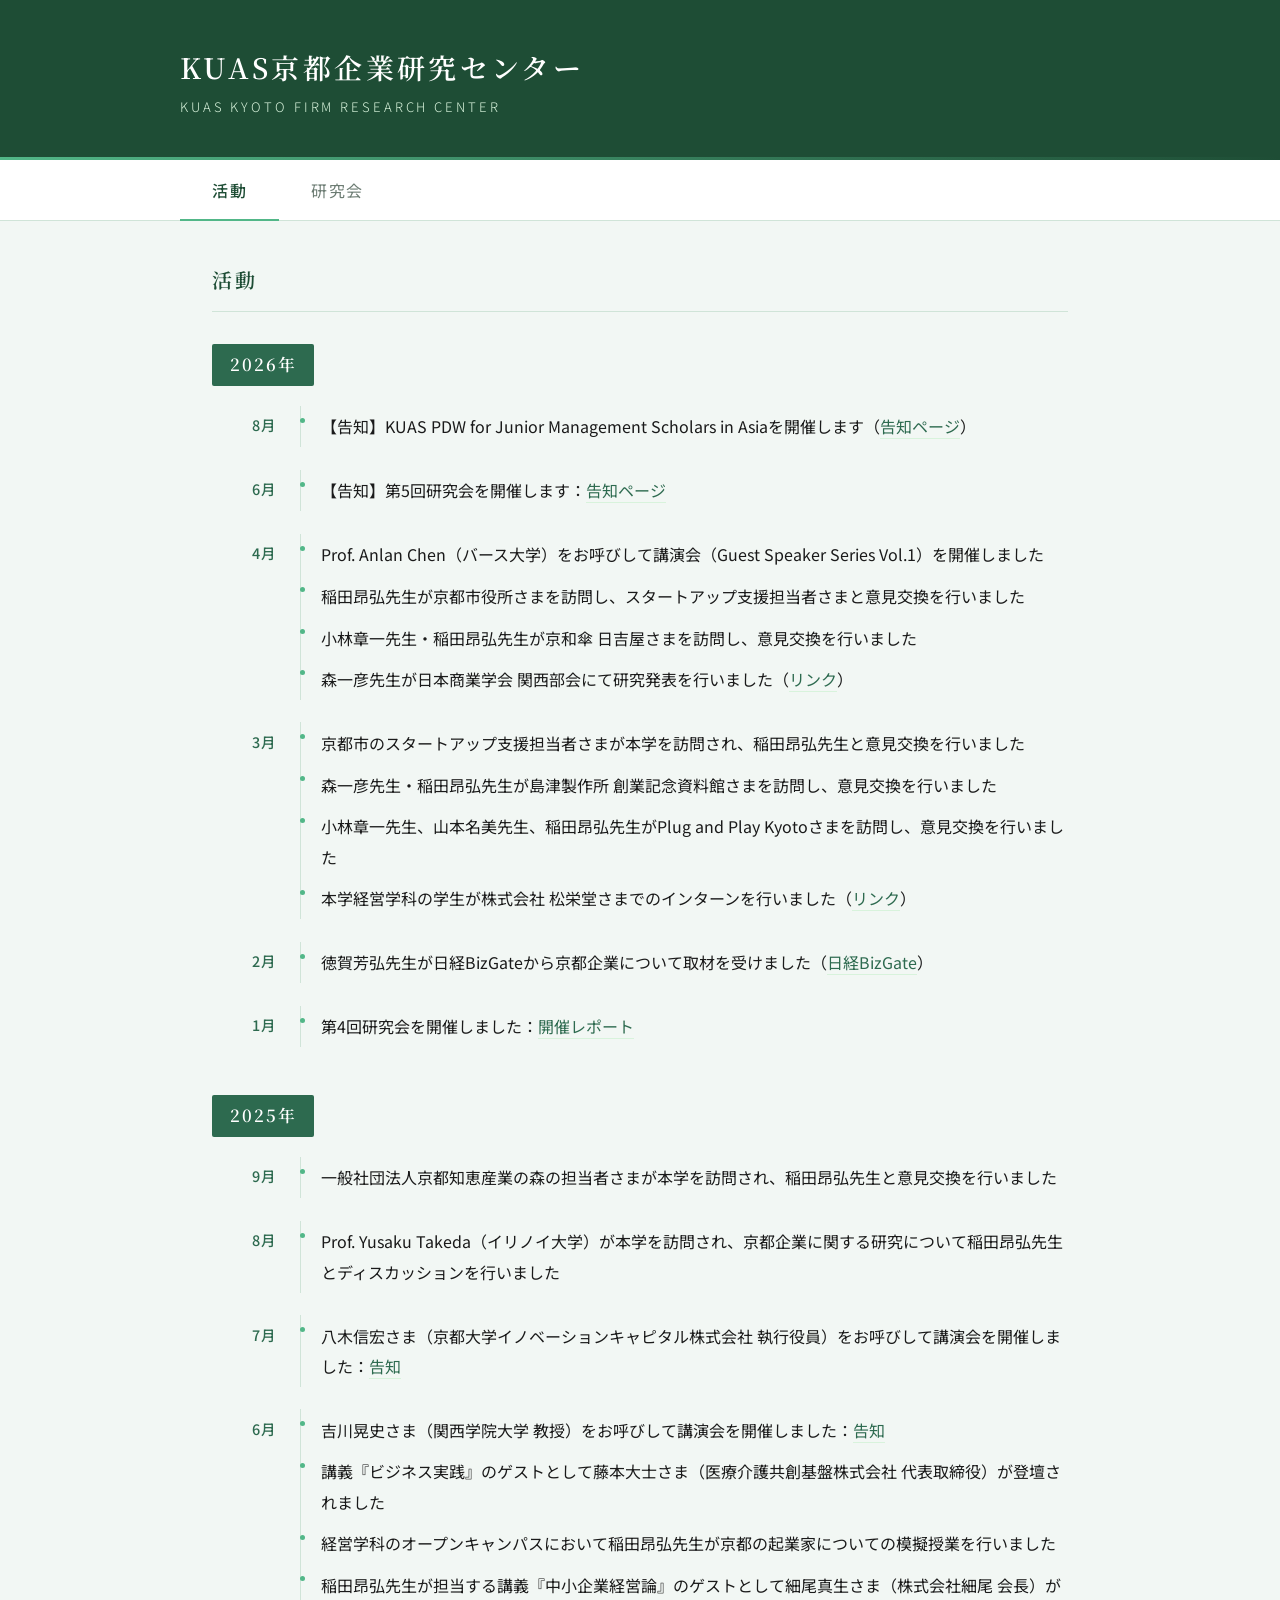
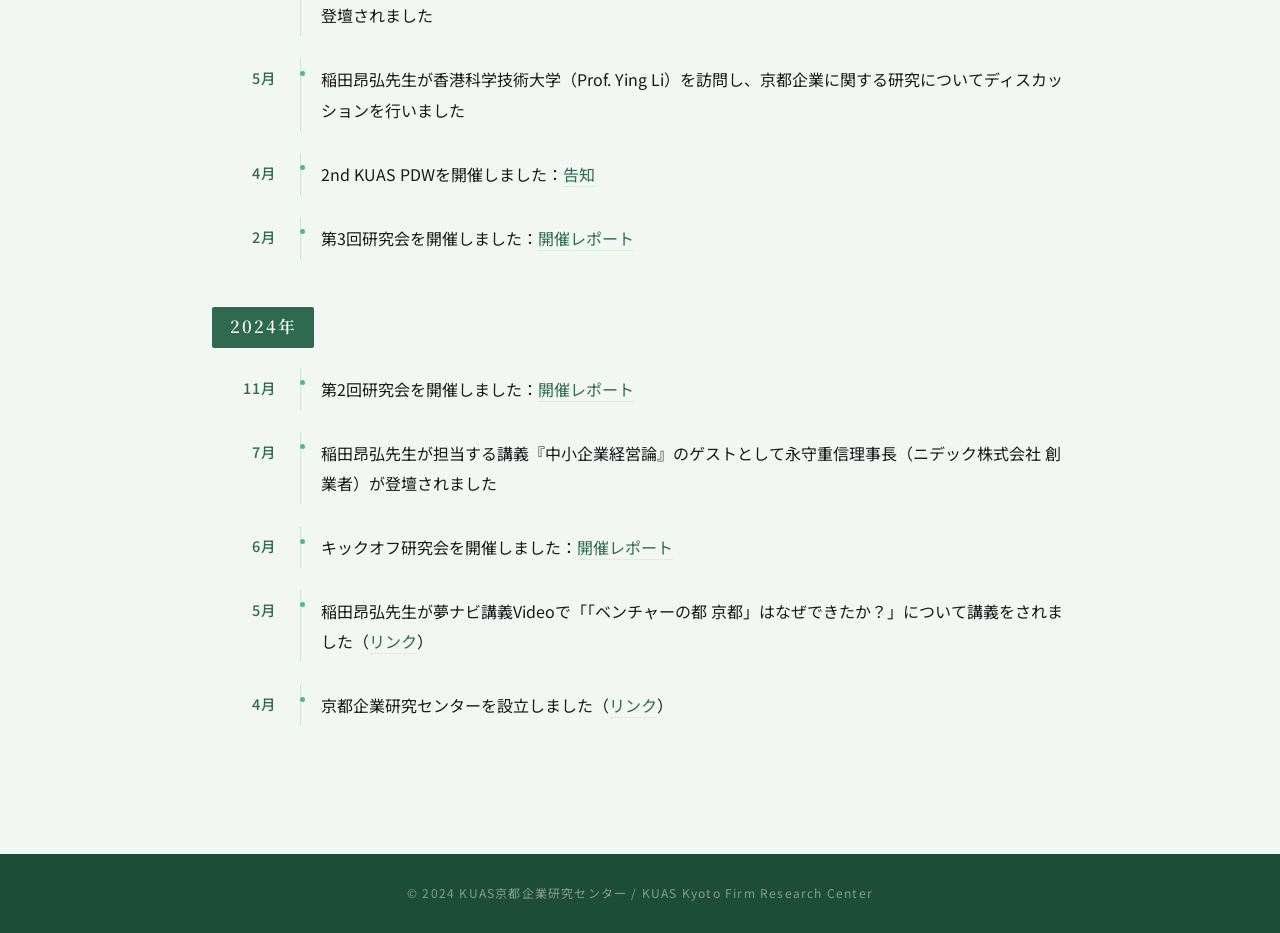
==== index.html @ ecd3ff49 "各先生の名前をフルネームに統一 Co-Authored-By: Claude Sonnet 4.6 <noreply@anthropic.com>" ====
<!DOCTYPE html>
<html lang="ja">
<head>
  <meta charset="UTF-8">
  <meta name="viewport" content="width=device-width, initial-scale=1.0">
  <title>KUAS京都企業研究センター</title>
  <link rel="stylesheet" href="style.css">
</head>
<body>
  <header>
    <div class="header-inner">
      <h1>KUAS京都企業研究センター</h1>
      <p class="subtitle">KUAS Kyoto Firm Research Center</p>
    </div>
  </header>

  <nav class="tab-nav">
    <button class="tab-btn active" data-tab="activities">活動</button>
    <button class="tab-btn" data-tab="seminars">研究会</button>
  </nav>

  <main>
    <!-- 活動タブ -->
    <section id="activities" class="tab-content active">
      <h2>活動</h2>

      <div class="year-section">
        <h3>2026年</h3>

        <div class="month-section">
          <h4>8月</h4>
          <ul>
            <li>【告知】KUAS PDW for Junior Management Scholars in Asiaを開催します（<a href="https://kuas-pdw.github.io/" target="_blank">告知ページ</a>）</li>
          </ul>
        </div>

        <div class="month-section">
          <h4>6月</h4>
          <ul>
            <li>【告知】第5回研究会を開催します：<a href="seminars/seminar.html?file=seminar-05.md">告知ページ</a></li>
          </ul>
        </div>

        <div class="month-section">
          <h4>4月</h4>
          <ul>
            <li>Prof. Anlan Chen（バース大学）をお呼びして講演会（Guest Speaker Series Vol.1）を開催しました</li>
            <li>稲田昂弘先生が京都市役所さまを訪問し、スタートアップ支援担当者さまと意見交換を行いました</li>
            <li>小林章一先生・稲田昂弘先生が京和傘 日吉屋さまを訪問し、意見交換を行いました</li>
            <li>森一彦先生が日本商業学会 関西部会にて研究発表を行いました（<a href="https://jsmd.jp/section/kansai.html" target="_blank">リンク</a>）</li>
          </ul>
        </div>

        <div class="month-section">
          <h4>3月</h4>
          <ul>
            <li>京都市のスタートアップ支援担当者さまが本学を訪問され、稲田昂弘先生と意見交換を行いました</li>
            <li>森一彦先生・稲田昂弘先生が島津製作所 創業記念資料館さまを訪問し、意見交換を行いました</li>
            <li>小林章一先生、山本名美先生、稲田昂弘先生がPlug and Play Kyotoさまを訪問し、意見交換を行いました</li>
            <li>本学経営学科の学生が株式会社 松栄堂さまでのインターンを行いました（<a href="https://youtu.be/oTCbSDoU9bs?si=-u2gxH-c02mfEevi" target="_blank">リンク</a>）</li>
          </ul>
        </div>

        <div class="month-section">
          <h4>2月</h4>
          <ul>
            <li>徳賀芳弘先生が日経BizGateから京都企業について取材を受けました（<a href="https://bizgate.nikkei.com/article/DGXZQOLM109WI010032026000000" target="_blank">日経BizGate</a>）</li>
          </ul>
        </div>

        <div class="month-section">
          <h4>1月</h4>
          <ul>
            <li>第4回研究会を開催しました：<a href="https://www.kuas.ac.jp/news/42977/" target="_blank">開催レポート</a></li>
          </ul>
        </div>
      </div>

      <div class="year-section">
        <h3>2025年</h3>

        <div class="month-section">
          <h4>9月</h4>
          <ul>
            <li>一般社団法人京都知恵産業の森の担当者さまが本学を訪問され、稲田昂弘先生と意見交換を行いました</li>
          </ul>
        </div>

        <div class="month-section">
          <h4>8月</h4>
          <ul>
            <li>Prof. Yusaku Takeda（イリノイ大学）が本学を訪問され、京都企業に関する研究について稲田昂弘先生とディスカッションを行いました</li>
          </ul>
        </div>

        <div class="month-section">
          <h4>7月</h4>
          <ul>
            <li>八木信宏さま（京都大学イノベーションキャピタル株式会社 執行役員）をお呼びして講演会を開催しました：<a href="https://www.kuas.ac.jp/news/33625/" target="_blank">告知</a></li>
          </ul>
        </div>

        <div class="month-section">
          <h4>6月</h4>
          <ul>
            <li>吉川晃史さま（関西学院大学 教授）をお呼びして講演会を開催しました：<a href="https://www.kuas.ac.jp/news/33625/" target="_blank">告知</a></li>
            <li>講義『ビジネス実践』のゲストとして藤本大士さま（医療介護共創基盤株式会社 代表取締役）が登壇されました</li>
            <li>経営学科のオープンキャンパスにおいて稲田昂弘先生が京都の起業家についての模擬授業を行いました</li>
            <li>稲田昂弘先生が担当する講義『中小企業経営論』のゲストとして細尾真生さま（株式会社細尾 会長）が登壇されました</li>
          </ul>
        </div>

        <div class="month-section">
          <h4>5月</h4>
          <ul>
            <li>稲田昂弘先生が香港科学技術大学（Prof. Ying Li）を訪問し、京都企業に関する研究についてディスカッションを行いました</li>
          </ul>
        </div>

        <div class="month-section">
          <h4>4月</h4>
          <ul>
            <li>2nd KUAS PDWを開催しました：<a href="https://kuas-kyotofirm-rc.notion.site/2nd-KUAS-PDW-on-Management-in-Japan-2025-187ac3c2ed74808081ddcec5944e0c1b" target="_blank">告知</a></li>
          </ul>
        </div>

        <div class="month-section">
          <h4>2月</h4>
          <ul>
            <li>第3回研究会を開催しました：<a href="https://www.kuas.ac.jp/news/30843/" target="_blank">開催レポート</a></li>
          </ul>
        </div>
      </div>

      <div class="year-section">
        <h3>2024年</h3>

        <div class="month-section">
          <h4>11月</h4>
          <ul>
            <li>第2回研究会を開催しました：<a href="https://www.kuas.ac.jp/news/2024/12/6852" target="_blank">開催レポート</a></li>
          </ul>
        </div>

        <div class="month-section">
          <h4>7月</h4>
          <ul>
            <li>稲田昂弘先生が担当する講義『中小企業経営論』のゲストとして永守重信理事長（ニデック株式会社 創業者）が登壇されました</li>
          </ul>
        </div>

        <div class="month-section">
          <h4>6月</h4>
          <ul>
            <li>キックオフ研究会を開催しました：<a href="https://www.kuas.ac.jp/news/4194/" target="_blank">開催レポート</a></li>
          </ul>
        </div>

        <div class="month-section">
          <h4>5月</h4>
          <ul>
            <li>稲田昂弘先生が夢ナビ講義Videoで「「ベンチャーの都 京都」はなぜできたか？」について講義をされました（<a href="https://youtu.be/tiJGLpp17Rk?si=K7jqTAJ7FNs4P_fy" target="_blank">リンク</a>）</li>
          </ul>
        </div>

        <div class="month-section">
          <h4>4月</h4>
          <ul>
            <li>京都企業研究センターを設立しました（<a href="https://www.kuas.ac.jp/news/24368/" target="_blank">リンク</a>）</li>
          </ul>
        </div>
      </div>
    </section>

    <!-- 研究会タブ -->
    <section id="seminars" class="tab-content">
      <h2>研究会</h2>
      <p class="seminars-intro">京都企業研究センターでは定期的に研究会を開催しています。</p>

      <div id="seminars-list" class="seminars-list">
        <!-- 研究会一覧はseminars/index.jsonから動的に読み込まれます -->
      </div>
    </section>
  </main>

  <footer>
    <p>© 2024 KUAS京都企業研究センター / KUAS Kyoto Firm Research Center</p>
  </footer>

  <script src="main.js"></script>
</body>
</html>
---- style.css ----
@import url('https://fonts.googleapis.com/css2?family=Noto+Serif+JP:wght@400;600&family=Noto+Sans+JP:wght@300;400;500&display=swap');

:root {
  --green-deep:   #1e4d35;
  --green-mid:    #2d6a4f;
  --green-light:  #52b788;
  --green-pale:   #d8f3dc;
  --green-bg:     #f2f7f4;
  --text-primary: #1a1a1a;
  --text-muted:   #6b7b72;
  --border:       #d0e4d8;
  --white:        #ffffff;
}

* {
  box-sizing: border-box;
  margin: 0;
  padding: 0;
}

body {
  font-family: "Noto Sans JP", "Hiragino Kaku Gothic ProN", sans-serif;
  font-weight: 400;
  background: var(--green-bg);
  color: var(--text-primary);
  line-height: 1.9;
  -webkit-font-smoothing: antialiased;
}

/* ── Header ── */
header {
  background: var(--green-deep);
  color: var(--white);
  padding: 3rem 2rem 2.5rem;
  position: relative;
  overflow: hidden;
}

header::after {
  content: '';
  position: absolute;
  bottom: 0; left: 0; right: 0;
  height: 3px;
  background: linear-gradient(90deg, var(--green-light), transparent);
}

.header-inner {
  max-width: 920px;
  margin: 0 auto;
}

header h1 {
  font-family: "Noto Serif JP", serif;
  font-size: 1.75rem;
  font-weight: 600;
  letter-spacing: 0.12em;
  line-height: 1.4;
}

.subtitle {
  font-size: 0.82rem;
  font-weight: 300;
  letter-spacing: 0.22em;
  color: var(--green-pale);
  margin-top: 0.5rem;
  text-transform: uppercase;
}

/* ── Tab Nav ── */
.tab-nav {
  background: var(--white);
  border-bottom: 1px solid var(--border);
  display: flex;
  padding: 0 calc((100% - 920px) / 2);
}

.tab-btn {
  background: none;
  border: none;
  padding: 1.1rem 2rem;
  font-size: 1rem;
  font-family: "Noto Sans JP", sans-serif;
  font-weight: 400;
  letter-spacing: 0.1em;
  cursor: pointer;
  color: var(--text-muted);
  border-bottom: 2px solid transparent;
  margin-bottom: -1px;
  transition: color 0.2s, border-color 0.2s;
}

.tab-btn:hover {
  color: var(--green-mid);
}

.tab-btn.active {
  color: var(--green-deep);
  border-bottom-color: var(--green-light);
  font-weight: 500;
}

/* ── Main ── */
main {
  max-width: 920px;
  margin: 0 auto;
  padding: 2.5rem 2rem 5rem;
}

.tab-content {
  display: none;
}

.tab-content.active {
  display: block;
}

.tab-content > h2 {
  font-family: "Noto Serif JP", serif;
  font-size: 1.25rem;
  font-weight: 600;
  color: var(--green-deep);
  letter-spacing: 0.15em;
  margin-bottom: 2rem;
  padding-bottom: 0.75rem;
  border-bottom: 1px solid var(--border);
}

/* ── Year / Month ── */
.year-section {
  margin-bottom: 3rem;
}

.year-section > h3 {
  font-family: "Noto Serif JP", serif;
  font-size: 1.05rem;
  font-weight: 600;
  color: var(--white);
  background: var(--green-mid);
  display: inline-block;
  padding: 0.3rem 1.1rem;
  border-radius: 2px;
  letter-spacing: 0.12em;
  margin-bottom: 1.25rem;
}

.month-section {
  display: grid;
  grid-template-columns: 4rem 1fr;
  gap: 0 1.5rem;
  margin-bottom: 1.4rem;
  align-items: start;
}

.month-section > h4 {
  font-size: 0.9rem;
  font-weight: 500;
  color: var(--green-mid);
  letter-spacing: 0.08em;
  padding-top: 0.35rem;
  text-align: right;
  white-space: nowrap;
}

.month-section > ul {
  list-style: none;
  border-left: 1px solid var(--border);
  padding-left: 1.25rem;
}

.month-section ul li {
  font-size: 1rem;
  font-weight: 400;
  padding: 0.35rem 0;
  color: var(--text-primary);
  position: relative;
}

.month-section ul li::before {
  content: '';
  position: absolute;
  left: -1.32rem;
  top: 0.75rem;
  width: 5px;
  height: 5px;
  border-radius: 50%;
  background: var(--green-light);
}

.month-section ul li a {
  color: var(--green-mid);
  text-decoration: none;
  border-bottom: 1px solid var(--green-pale);
  transition: border-color 0.15s, color 0.15s;
}

.month-section ul li a:hover {
  color: var(--green-deep);
  border-bottom-color: var(--green-light);
}

/* ── Seminars ── */
.seminars-intro {
  font-size: 1rem;
  color: var(--text-muted);
  margin-bottom: 2rem;
}

.seminars-list {
  display: grid;
  gap: 1px;
  background: var(--border);
  border: 1px solid var(--border);
  border-radius: 6px;
  overflow: hidden;
}

.seminar-card {
  background: var(--white);
  padding: 1.5rem 1.75rem;
  transition: background 0.15s;
}

.seminar-card:hover {
  background: #f8fbf9;
}

.seminar-card h3 {
  font-family: "Noto Serif JP", serif;
  font-size: 1.1rem;
  font-weight: 600;
  color: var(--green-deep);
  margin-bottom: 0.35rem;
  letter-spacing: 0.05em;
}

.seminar-card .seminar-meta {
  font-size: 0.9rem;
  color: var(--text-muted);
  letter-spacing: 0.05em;
  margin-bottom: 0.6rem;
}

.seminar-card p {
  font-size: 0.98rem;
  color: var(--text-primary);
  margin-bottom: 0.75rem;
  line-height: 1.8;
}

.seminar-card .seminar-links {
  display: flex;
  gap: 1.5rem;
}

.seminar-card .seminar-links a {
  font-size: 0.93rem;
  color: var(--green-mid);
  text-decoration: none;
  border-bottom: 1px solid var(--green-pale);
  letter-spacing: 0.03em;
  transition: border-color 0.15s, color 0.15s;
}

.seminar-card .seminar-links a:hover {
  color: var(--green-deep);
  border-bottom-color: var(--green-light);
}

/* ── Footer ── */
footer {
  background: var(--green-deep);
  color: rgba(255,255,255,0.45);
  text-align: center;
  padding: 1.75rem;
  font-size: 0.75rem;
  letter-spacing: 0.1em;
}

/* ── Responsive ── */
@media (max-width: 640px) {
  header { padding: 2rem 1.25rem 1.75rem; }
  header h1 { font-size: 1.3rem; }
  .tab-nav { padding: 0 0.5rem; }
  .tab-btn { padding: 1rem 1.25rem; font-size: 0.85rem; }
  main { padding: 2rem 1.25rem 4rem; }

  .month-section {
    grid-template-columns: 2.5rem 1fr;
    gap: 0 1rem;
  }
}
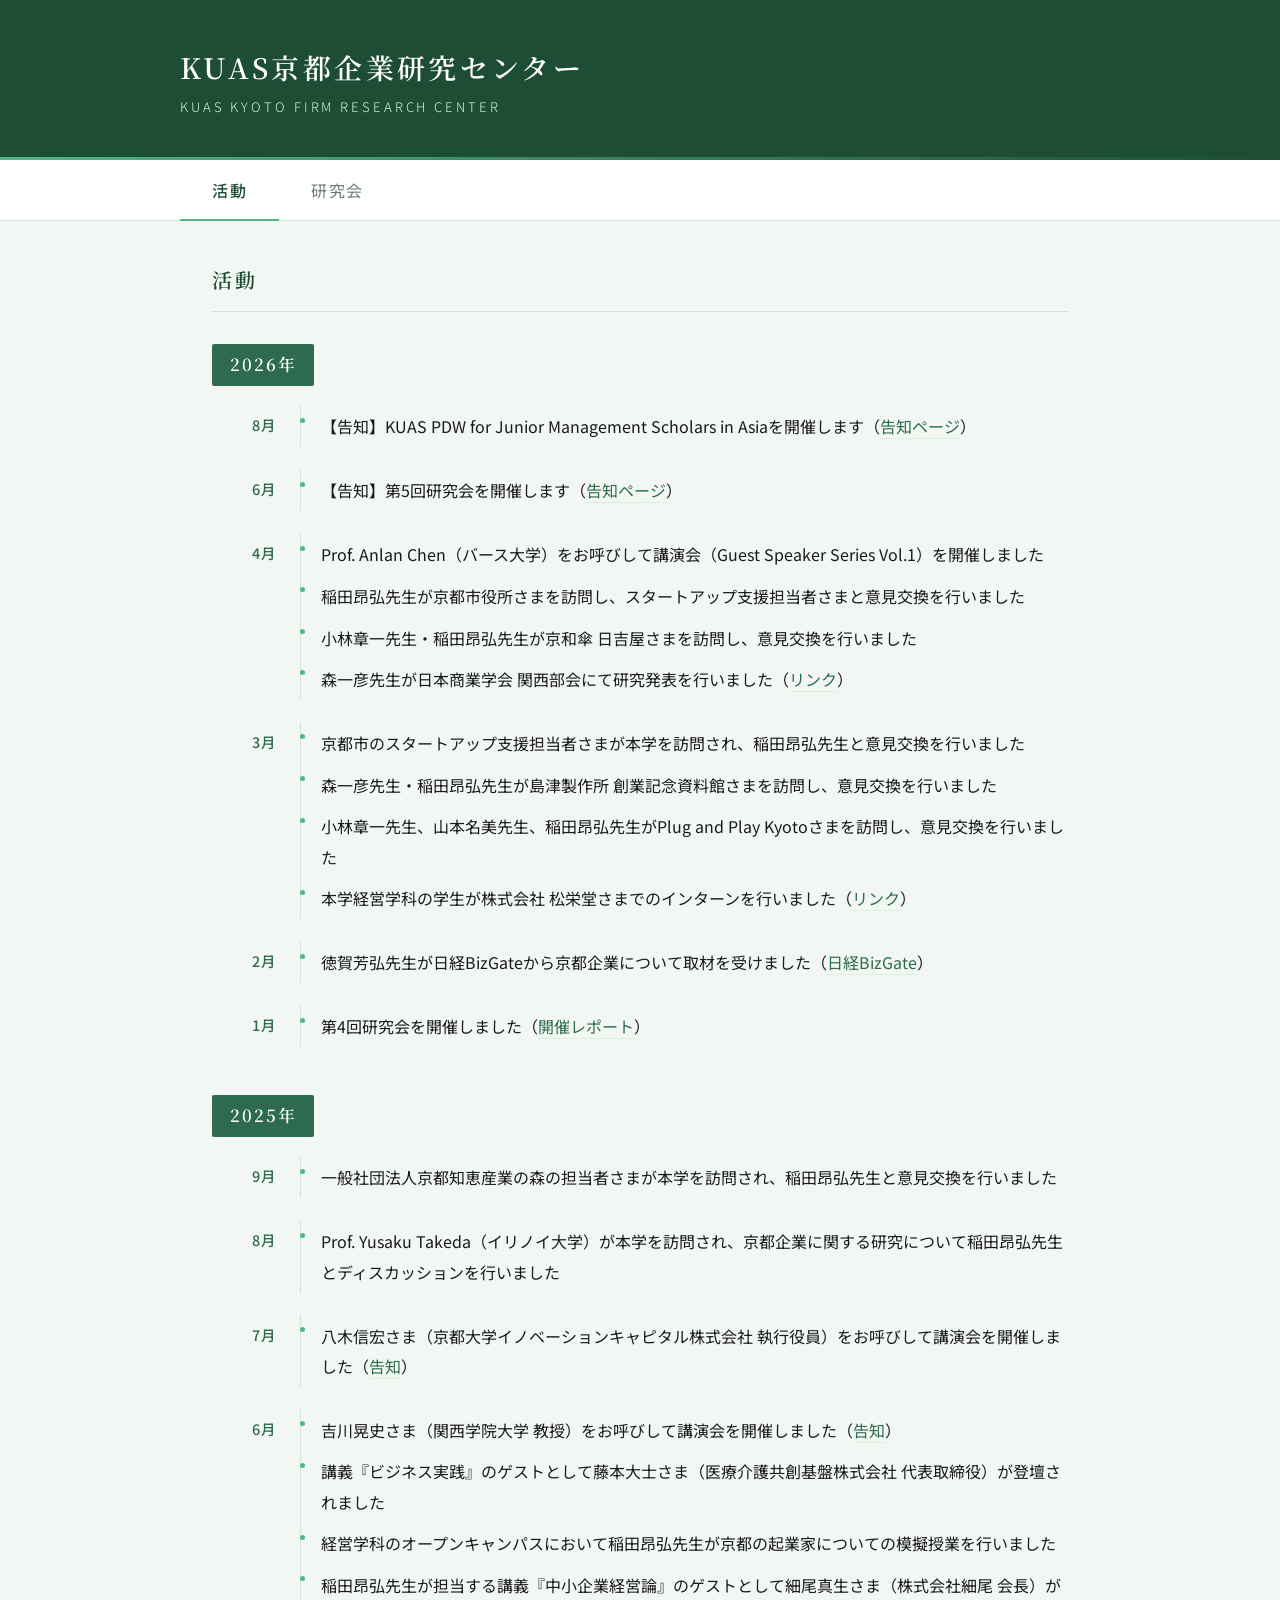
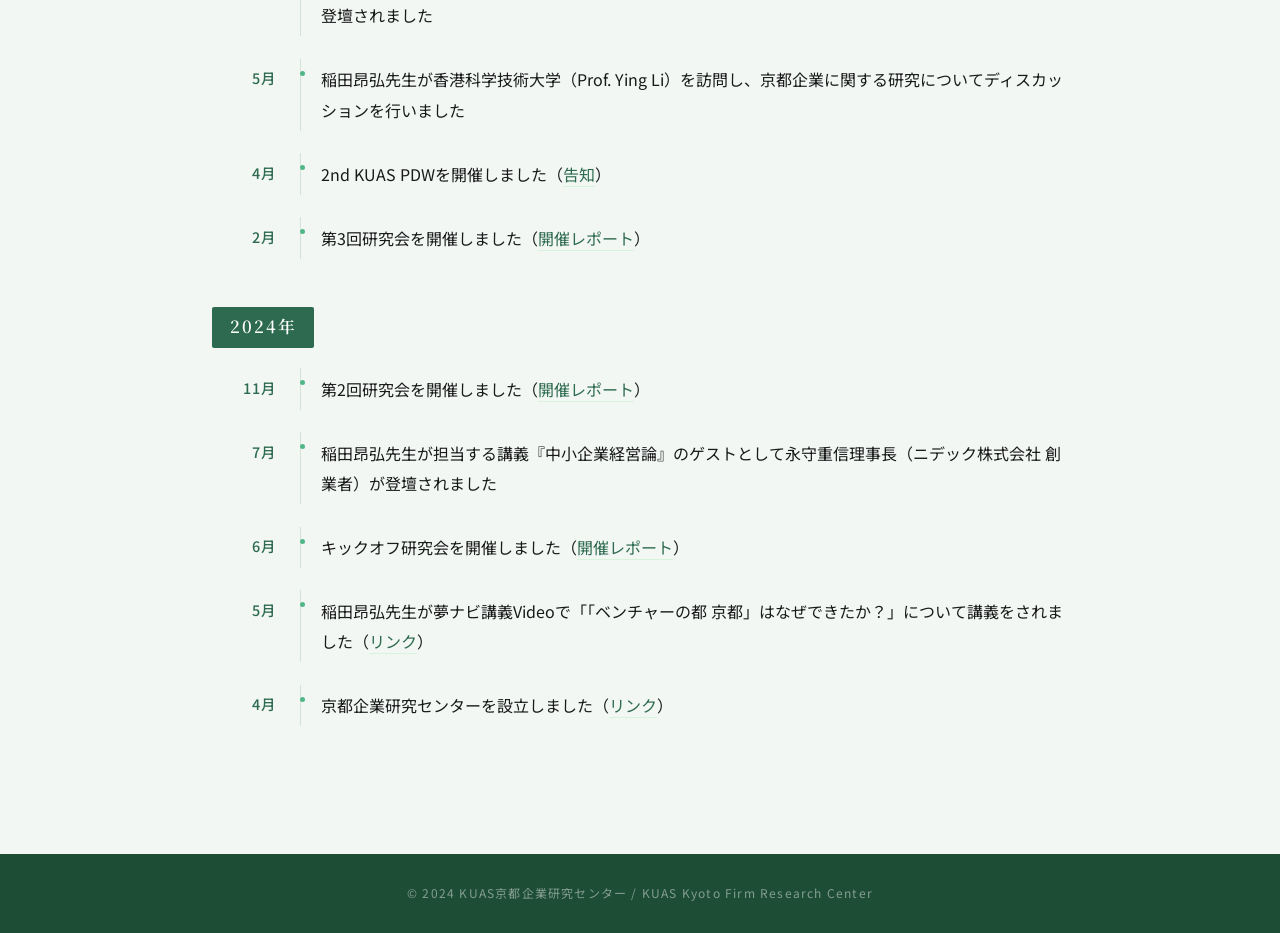
==== commit 6b4b22b9: "活動ページのリンク表記を（）に統一 Co-Authored-By: Claude Sonnet 4.6 <noreply@anthropic.com>" ====
--- a/index.html
+++ b/index.html
@@ -37,7 +37,7 @@
         <div class="month-section">
           <h4>6月</h4>
           <ul>
-            <li>【告知】第5回研究会を開催します：<a href="seminars/seminar.html?file=seminar-05.md">告知ページ</a></li>
+            <li>【告知】第5回研究会を開催します（<a href="seminars/seminar.html?file=seminar-05.md">告知ページ</a>）</li>
           </ul>
         </div>
 
@@ -71,7 +71,7 @@
         <div class="month-section">
           <h4>1月</h4>
           <ul>
-            <li>第4回研究会を開催しました：<a href="https://www.kuas.ac.jp/news/42977/" target="_blank">開催レポート</a></li>
+            <li>第4回研究会を開催しました（<a href="https://www.kuas.ac.jp/news/42977/" target="_blank">開催レポート</a>）</li>
           </ul>
         </div>
       </div>
@@ -96,14 +96,14 @@
         <div class="month-section">
           <h4>7月</h4>
           <ul>
-            <li>八木信宏さま（京都大学イノベーションキャピタル株式会社 執行役員）をお呼びして講演会を開催しました：<a href="https://www.kuas.ac.jp/news/33625/" target="_blank">告知</a></li>
+            <li>八木信宏さま（京都大学イノベーションキャピタル株式会社 執行役員）をお呼びして講演会を開催しました（<a href="https://www.kuas.ac.jp/news/33625/" target="_blank">告知</a>）</li>
           </ul>
         </div>
 
         <div class="month-section">
           <h4>6月</h4>
           <ul>
-            <li>吉川晃史さま（関西学院大学 教授）をお呼びして講演会を開催しました：<a href="https://www.kuas.ac.jp/news/33625/" target="_blank">告知</a></li>
+            <li>吉川晃史さま（関西学院大学 教授）をお呼びして講演会を開催しました（<a href="https://www.kuas.ac.jp/news/33625/" target="_blank">告知</a>）</li>
             <li>講義『ビジネス実践』のゲストとして藤本大士さま（医療介護共創基盤株式会社 代表取締役）が登壇されました</li>
             <li>経営学科のオープンキャンパスにおいて稲田昂弘先生が京都の起業家についての模擬授業を行いました</li>
             <li>稲田昂弘先生が担当する講義『中小企業経営論』のゲストとして細尾真生さま（株式会社細尾 会長）が登壇されました</li>
@@ -120,14 +120,14 @@
         <div class="month-section">
           <h4>4月</h4>
           <ul>
-            <li>2nd KUAS PDWを開催しました：<a href="https://kuas-kyotofirm-rc.notion.site/2nd-KUAS-PDW-on-Management-in-Japan-2025-187ac3c2ed74808081ddcec5944e0c1b" target="_blank">告知</a></li>
+            <li>2nd KUAS PDWを開催しました（<a href="https://kuas-kyotofirm-rc.notion.site/2nd-KUAS-PDW-on-Management-in-Japan-2025-187ac3c2ed74808081ddcec5944e0c1b" target="_blank">告知</a>）</li>
           </ul>
         </div>
 
         <div class="month-section">
           <h4>2月</h4>
           <ul>
-            <li>第3回研究会を開催しました：<a href="https://www.kuas.ac.jp/news/30843/" target="_blank">開催レポート</a></li>
+            <li>第3回研究会を開催しました（<a href="https://www.kuas.ac.jp/news/30843/" target="_blank">開催レポート</a>）</li>
           </ul>
         </div>
       </div>
@@ -138,7 +138,7 @@
         <div class="month-section">
           <h4>11月</h4>
           <ul>
-            <li>第2回研究会を開催しました：<a href="https://www.kuas.ac.jp/news/2024/12/6852" target="_blank">開催レポート</a></li>
+            <li>第2回研究会を開催しました（<a href="https://www.kuas.ac.jp/news/2024/12/6852" target="_blank">開催レポート</a>）</li>
           </ul>
         </div>
 
@@ -152,7 +152,7 @@
         <div class="month-section">
           <h4>6月</h4>
           <ul>
-            <li>キックオフ研究会を開催しました：<a href="https://www.kuas.ac.jp/news/4194/" target="_blank">開催レポート</a></li>
+            <li>キックオフ研究会を開催しました（<a href="https://www.kuas.ac.jp/news/4194/" target="_blank">開催レポート</a>）</li>
           </ul>
         </div>
 
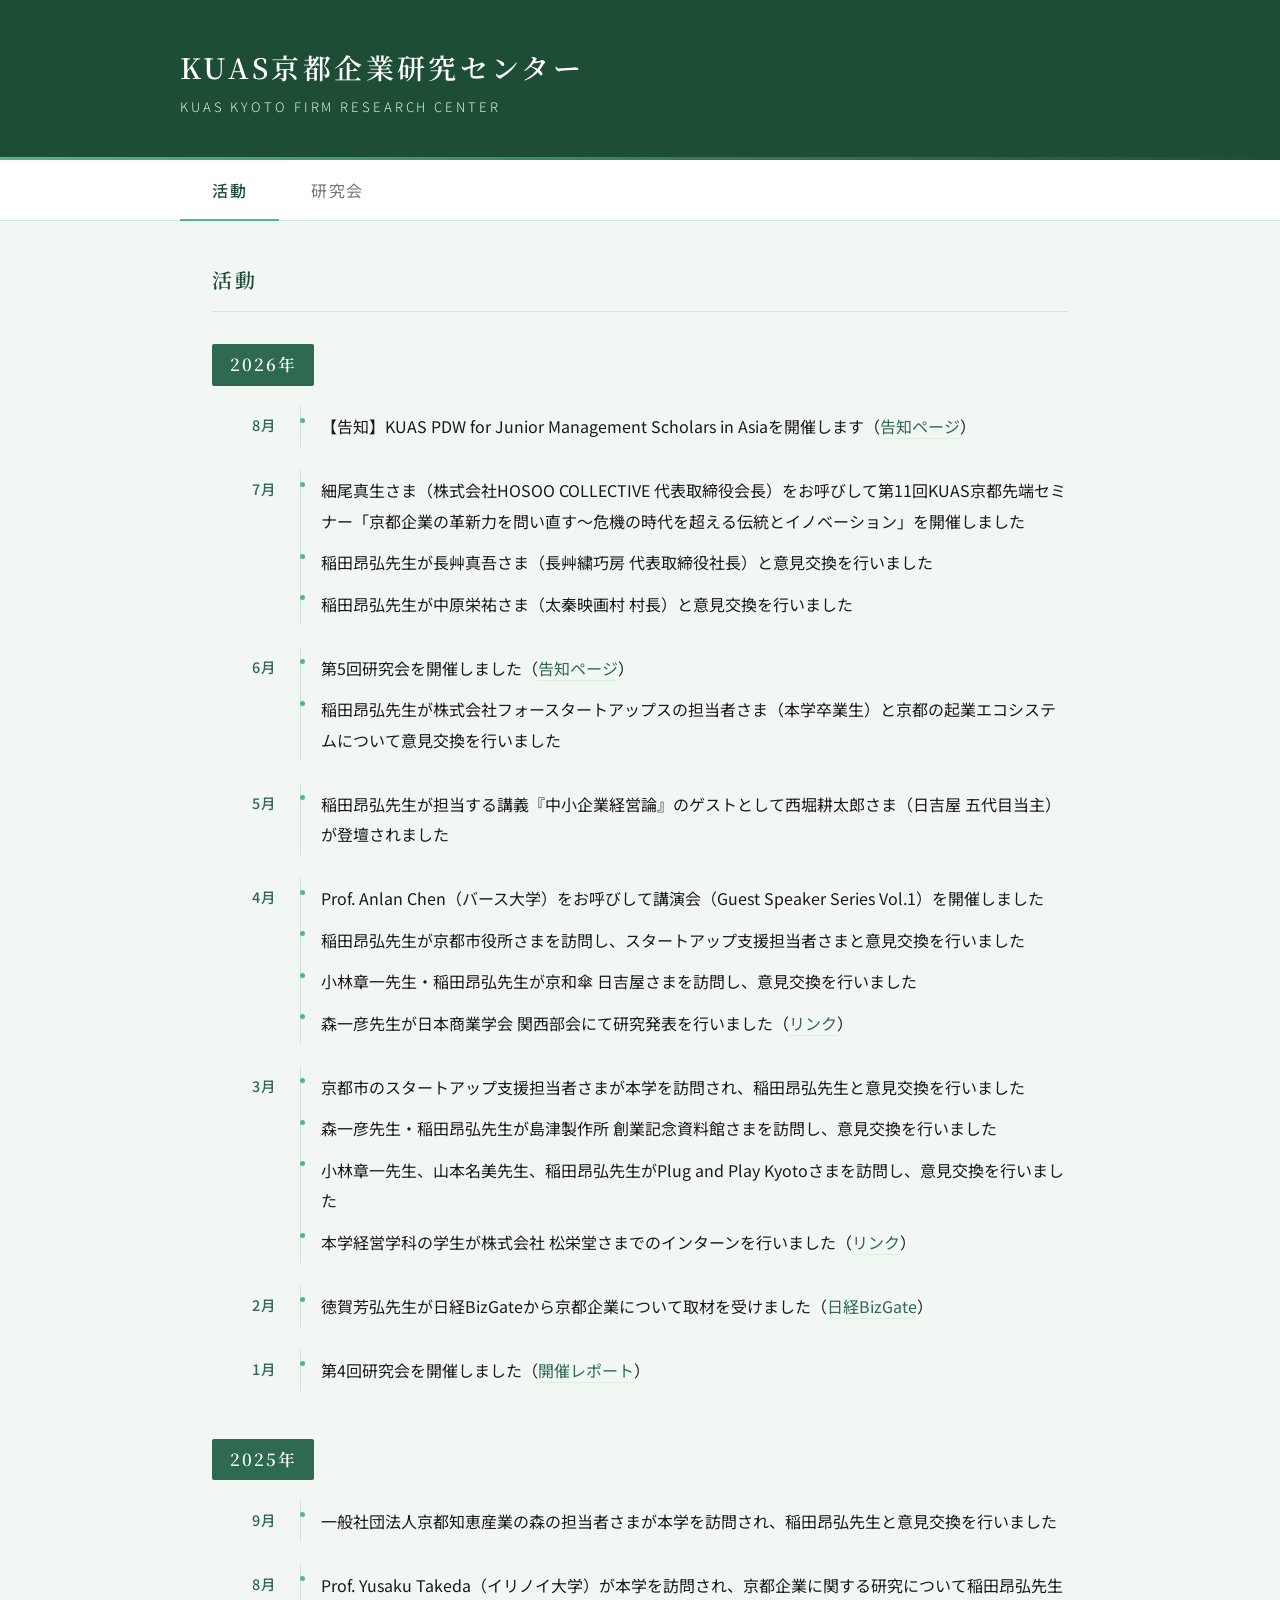
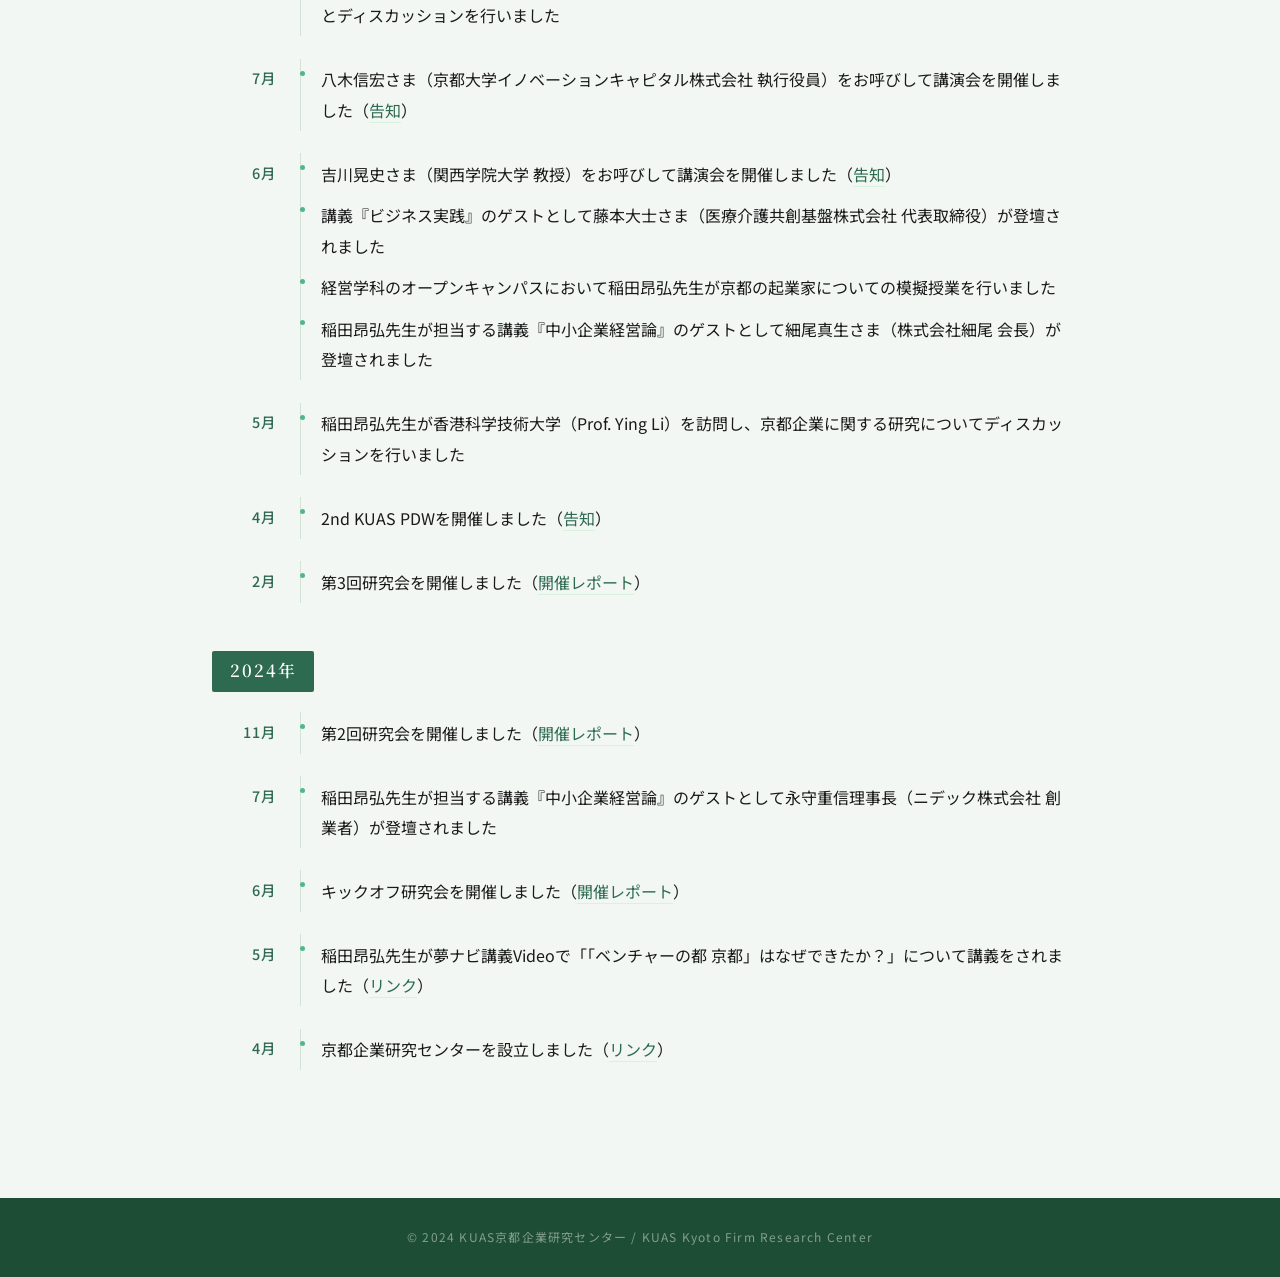
==== commit 2afb81a4: "2026年5-7月の活動内容を更新" ====
--- a/index.html
+++ b/index.html
@@ -4,6 +4,7 @@
   <meta charset="UTF-8">
   <meta name="viewport" content="width=device-width, initial-scale=1.0">
   <title>KUAS京都企業研究センター</title>
+  <link rel="icon" href="data:image/svg+xml,<svg xmlns=%22http://www.w3.org/2000/svg%22 viewBox=%220 0 100 100%22><text y=%22.9em%22 font-size=%2290%22>🏛️</text></svg>">
   <link rel="stylesheet" href="style.css">
 </head>
 <body>
@@ -35,9 +36,26 @@
         </div>
 
         <div class="month-section">
+          <h4>7月</h4>
+          <ul>
+            <li>細尾真生さま（株式会社HOSOO COLLECTIVE 代表取締役会長）をお呼びして第11回KUAS京都先端セミナー「京都企業の革新力を問い直す～危機の時代を超える伝統とイノベーション」を開催しました</li>
+            <li>稲田昂弘先生が長艸真吾さま（長艸繍巧房 代表取締役社長）と意見交換を行いました</li>
+            <li>稲田昂弘先生が中原栄祐さま（太秦映画村 村長）と意見交換を行いました</li>
+          </ul>
+        </div>
+
+        <div class="month-section">
           <h4>6月</h4>
           <ul>
-            <li>【告知】第5回研究会を開催します（<a href="seminars/seminar.html?file=seminar-05.md">告知ページ</a>）</li>
+            <li>第5回研究会を開催しました（<a href="seminars/seminar.html?file=seminar-05.md">告知ページ</a>）</li>
+            <li>稲田昂弘先生が株式会社フォースタートアップスの担当者さま（本学卒業生）と京都の起業エコシステムについて意見交換を行いました</li>
+          </ul>
+        </div>
+
+        <div class="month-section">
+          <h4>5月</h4>
+          <ul>
+            <li>稲田昂弘先生が担当する講義『中小企業経営論』のゲストとして西堀耕太郎さま（日吉屋 五代目当主）が登壇されました</li>
           </ul>
         </div>
 
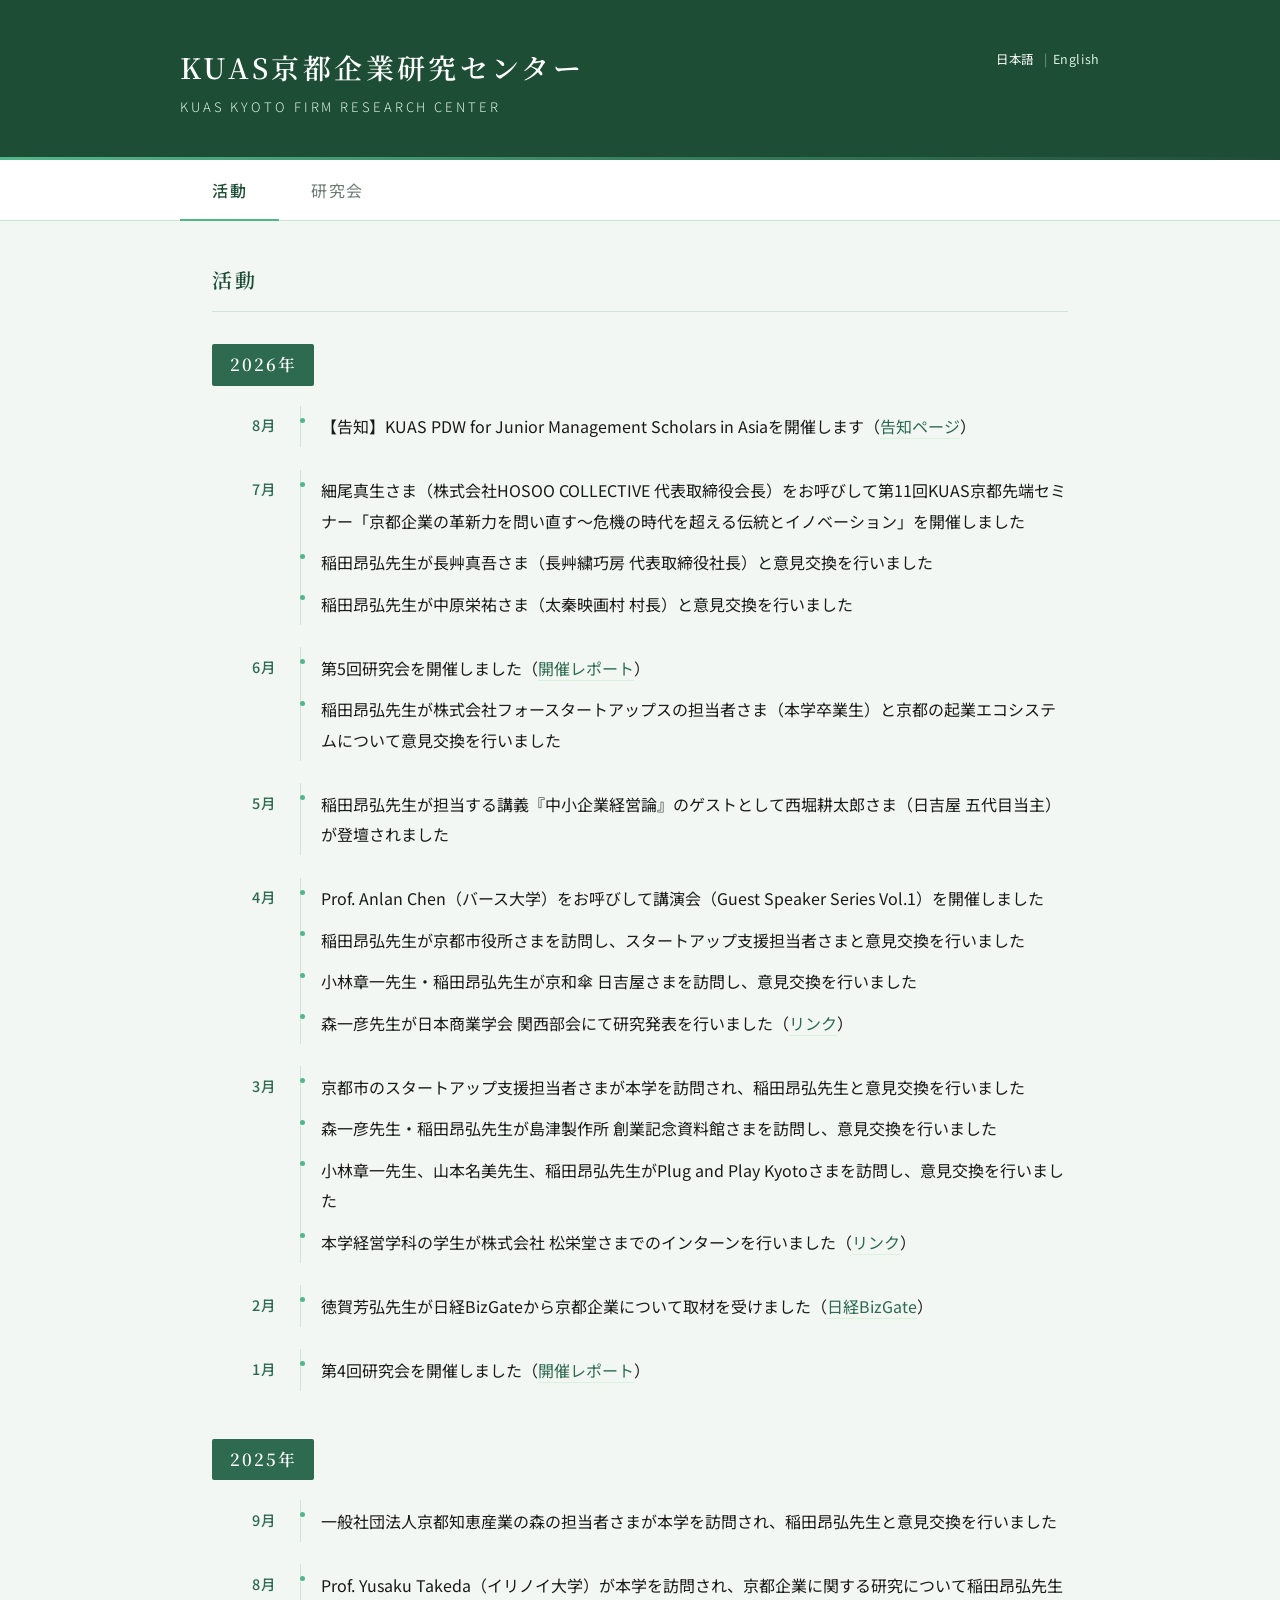
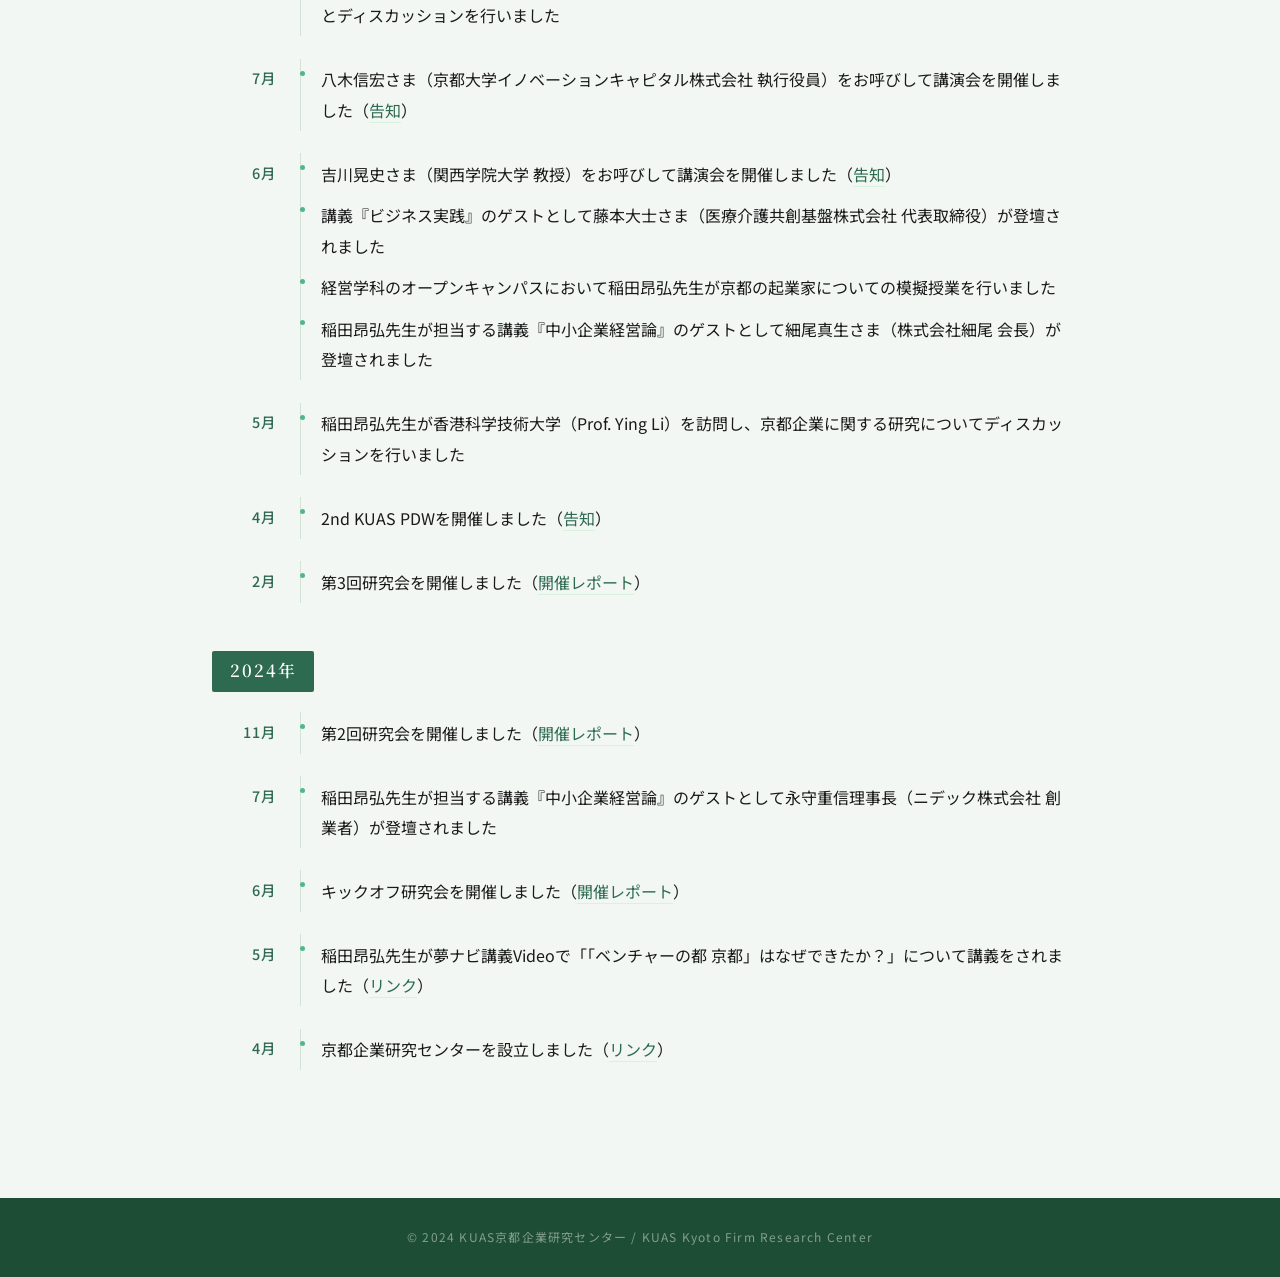
==== commit fb71904b: "第5回研究会の開催レポートを反映・活動ページの英語版を追加" ====
--- a/index.html
+++ b/index.html
@@ -10,6 +10,9 @@
 <body>
   <header>
     <div class="header-inner">
+      <div class="lang-switch">
+        <span class="current">日本語</span><span>|</span><a href="en/">English</a>
+      </div>
       <h1>KUAS京都企業研究センター</h1>
       <p class="subtitle">KUAS Kyoto Firm Research Center</p>
     </div>
@@ -47,7 +50,7 @@
         <div class="month-section">
           <h4>6月</h4>
           <ul>
-            <li>第5回研究会を開催しました（<a href="seminars/seminar.html?file=seminar-05.md">告知ページ</a>）</li>
+            <li>第5回研究会を開催しました（<a href="https://www.kuas.ac.jp/news/50795/" target="_blank">開催レポート</a>）</li>
             <li>稲田昂弘先生が株式会社フォースタートアップスの担当者さま（本学卒業生）と京都の起業エコシステムについて意見交換を行いました</li>
           </ul>
         </div>
--- a/style.css
+++ b/style.css
@@ -47,6 +47,35 @@
 .header-inner {
   max-width: 920px;
   margin: 0 auto;
+  position: relative;
+}
+
+.lang-switch {
+  position: absolute;
+  top: 0;
+  right: 0;
+  font-size: 0.78rem;
+  letter-spacing: 0.05em;
+}
+
+.lang-switch a {
+  color: var(--green-pale);
+  text-decoration: none;
+  border-bottom: 1px solid transparent;
+}
+
+.lang-switch a:hover {
+  color: var(--white);
+  border-bottom-color: var(--white);
+}
+
+.lang-switch span {
+  color: rgba(255,255,255,0.4);
+  margin: 0 0.4em;
+}
+
+.lang-switch .current {
+  color: var(--white);
 }
 
 header h1 {
@@ -280,6 +309,7 @@
 @media (max-width: 640px) {
   header { padding: 2rem 1.25rem 1.75rem; }
   header h1 { font-size: 1.3rem; }
+  .lang-switch { position: static; display: block; margin-top: 0.75rem; }
   .tab-nav { padding: 0 0.5rem; }
   .tab-btn { padding: 1rem 1.25rem; font-size: 0.85rem; }
   main { padding: 2rem 1.25rem 4rem; }
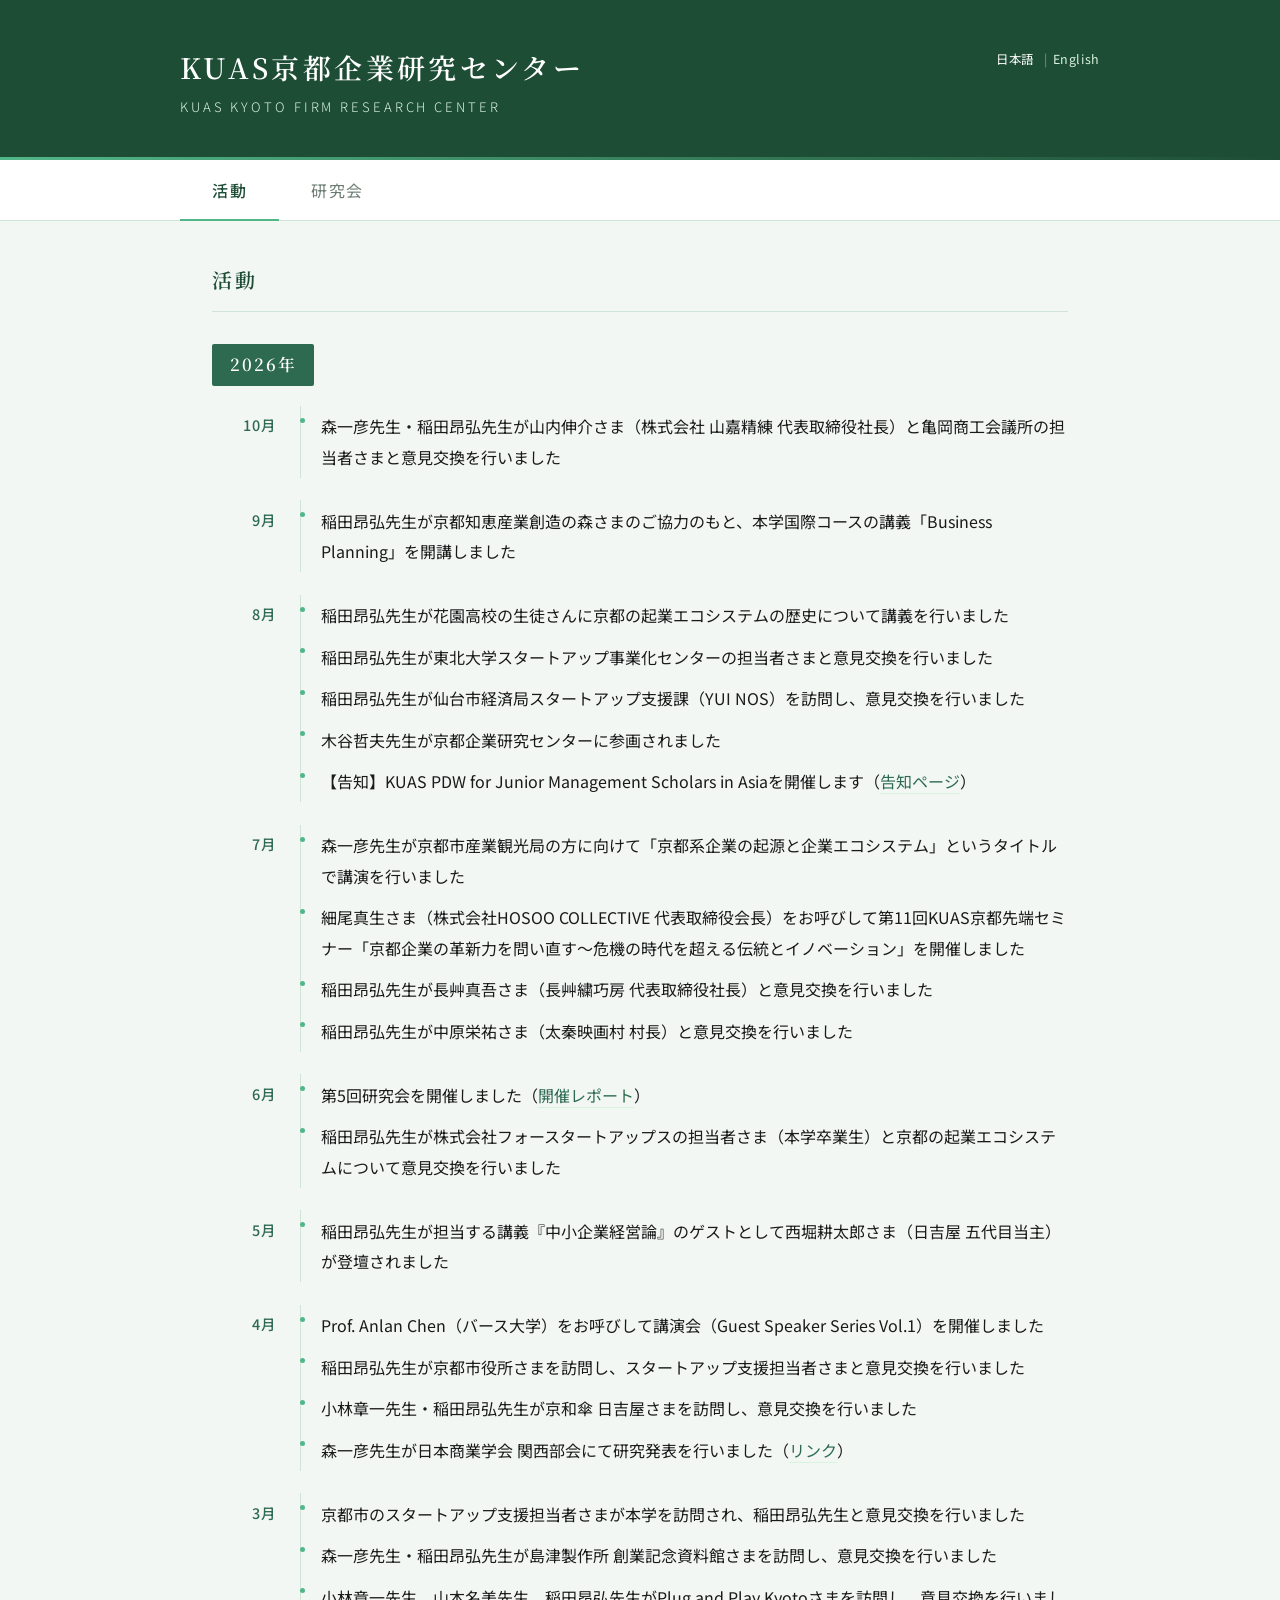
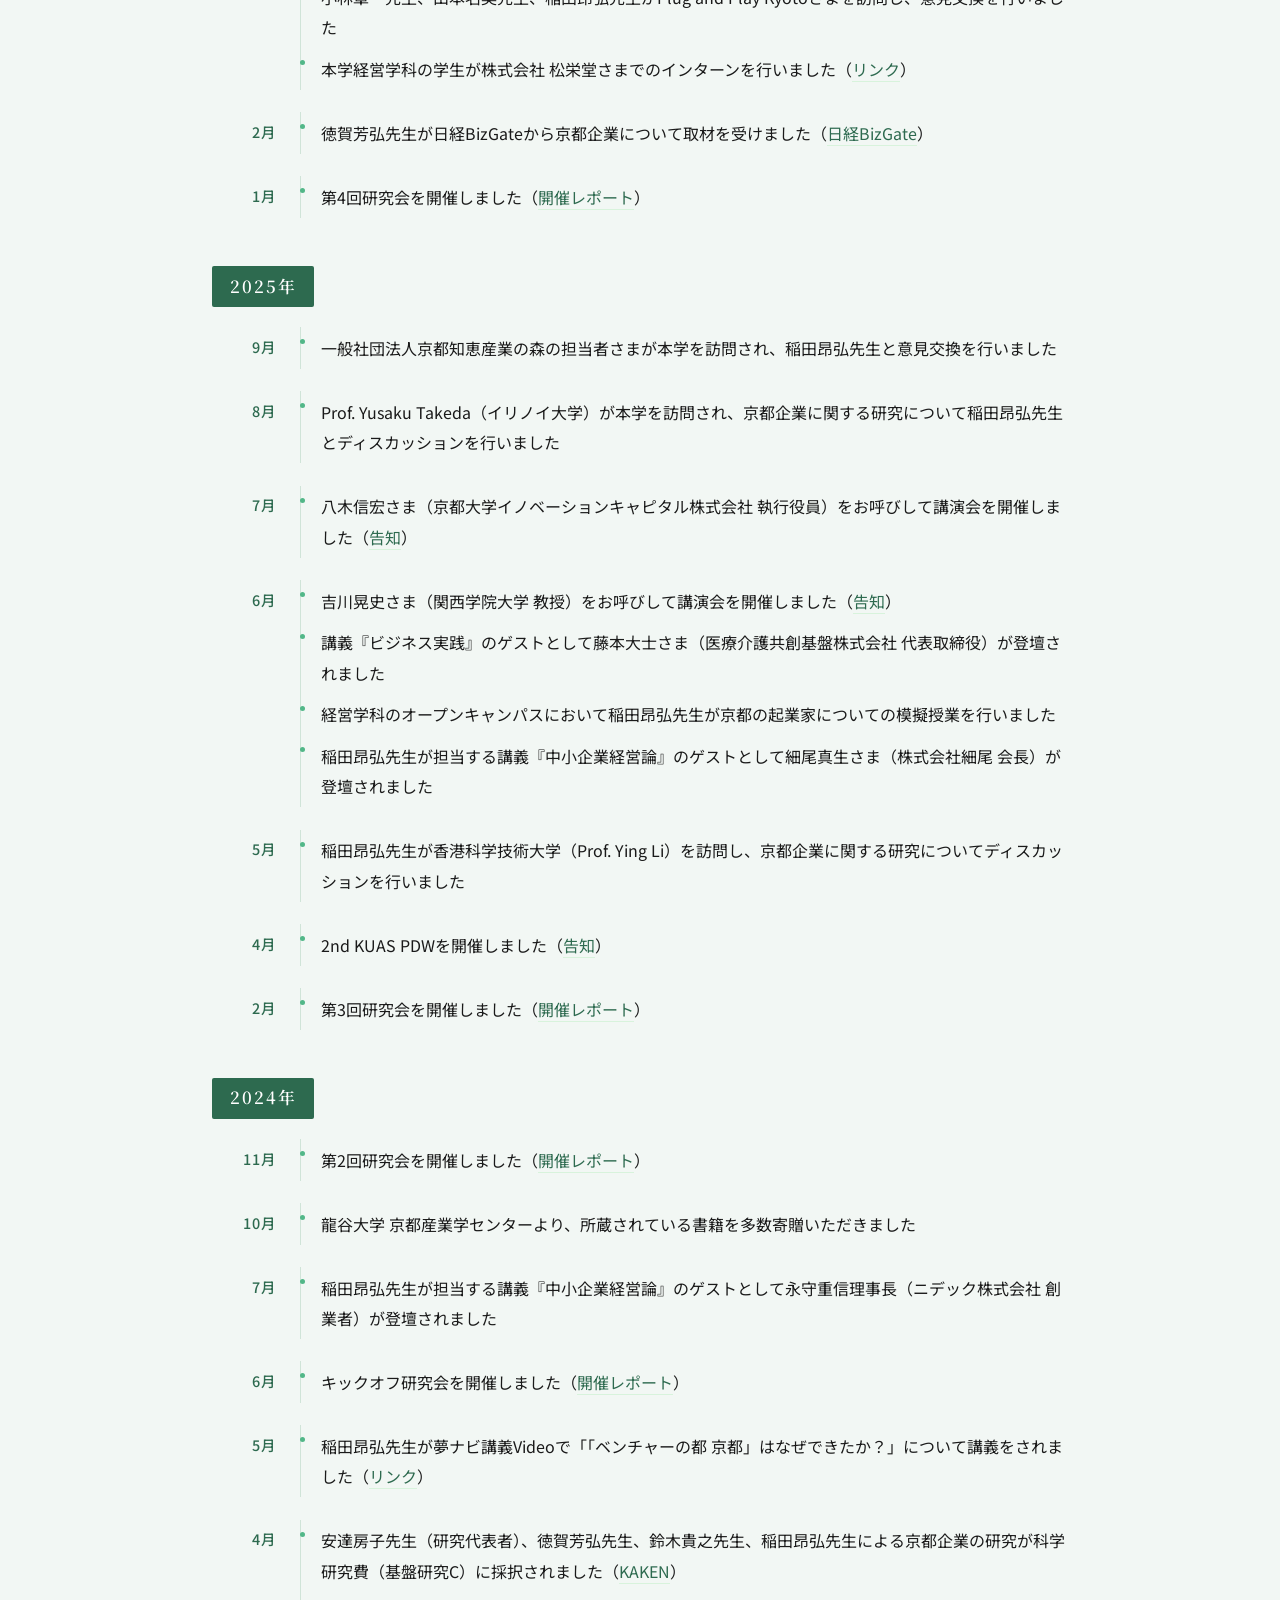
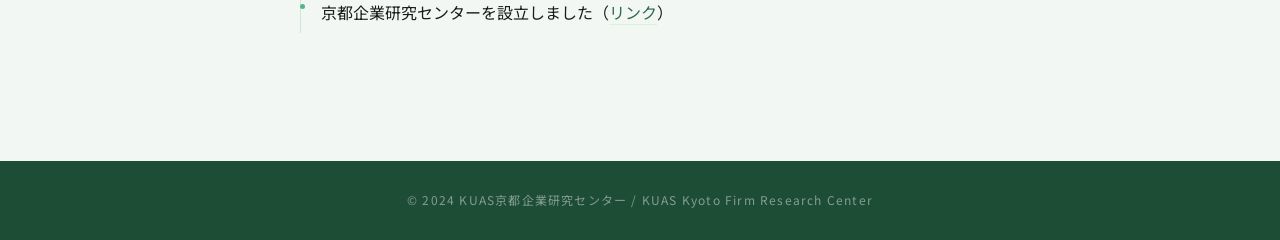
==== commit 4b00af74: "2026年8-10月の活動内容を更新・第6回研究会の告知を追加 Co-Authored-By: Claude Sonnet 5.5 <noreply@anthropic.com>" ====
--- a/index.html
+++ b/index.html
@@ -32,8 +32,26 @@
         <h3>2026年</h3>
 
         <div class="month-section">
+          <h4>10月</h4>
+          <ul>
+            <li>森一彦先生・稲田昂弘先生が山内伸介さま（株式会社 山嘉精練 代表取締役社長）と亀岡商工会議所の担当者さまと意見交換を行いました</li>
+          </ul>
+        </div>
+
+        <div class="month-section">
+          <h4>9月</h4>
+          <ul>
+            <li>稲田昂弘先生が京都知恵産業創造の森さまのご協力のもと、本学国際コースの講義「Business Planning」を開講しました</li>
+          </ul>
+        </div>
+
+        <div class="month-section">
           <h4>8月</h4>
           <ul>
+            <li>稲田昂弘先生が花園高校の生徒さんに京都の起業エコシステムの歴史について講義を行いました</li>
+            <li>稲田昂弘先生が東北大学スタートアップ事業化センターの担当者さまと意見交換を行いました</li>
+            <li>稲田昂弘先生が仙台市経済局スタートアップ支援課（YUI NOS）を訪問し、意見交換を行いました</li>
+            <li>木谷哲夫先生が京都企業研究センターに参画されました</li>
             <li>【告知】KUAS PDW for Junior Management Scholars in Asiaを開催します（<a href="https://kuas-pdw.github.io/" target="_blank">告知ページ</a>）</li>
           </ul>
         </div>
@@ -41,6 +59,7 @@
         <div class="month-section">
           <h4>7月</h4>
           <ul>
+            <li>森一彦先生が京都市産業観光局の方に向けて「京都系企業の起源と企業エコシステム」というタイトルで講演を行いました</li>
             <li>細尾真生さま（株式会社HOSOO COLLECTIVE 代表取締役会長）をお呼びして第11回KUAS京都先端セミナー「京都企業の革新力を問い直す～危機の時代を超える伝統とイノベーション」を開催しました</li>
             <li>稲田昂弘先生が長艸真吾さま（長艸繍巧房 代表取締役社長）と意見交換を行いました</li>
             <li>稲田昂弘先生が中原栄祐さま（太秦映画村 村長）と意見交換を行いました</li>
@@ -159,7 +178,14 @@
         <div class="month-section">
           <h4>11月</h4>
           <ul>
-            <li>第2回研究会を開催しました（<a href="https://www.kuas.ac.jp/news/2024/12/6852" target="_blank">開催レポート</a>）</li>
+            <li>第2回研究会を開催しました（<a href="https://www.kuas.ac.jp/news/4101/" target="_blank">開催レポート</a>）</li>
+          </ul>
+        </div>
+
+        <div class="month-section">
+          <h4>10月</h4>
+          <ul>
+            <li>龍谷大学 京都産業学センターより、所蔵されている書籍を多数寄贈いただきました</li>
           </ul>
         </div>
 
@@ -187,6 +213,7 @@
         <div class="month-section">
           <h4>4月</h4>
           <ul>
+            <li>安達房子先生（研究代表者）、徳賀芳弘先生、鈴木貴之先生、稲田昂弘先生による京都企業の研究が科学研究費（基盤研究C）に採択されました（<a href="https://kaken.nii.ac.jp/ja/grant/KAKENHI-PROJECT-24K05070/" target="_blank">KAKEN</a>）</li>
             <li>京都企業研究センターを設立しました（<a href="https://www.kuas.ac.jp/news/24368/" target="_blank">リンク</a>）</li>
           </ul>
         </div>
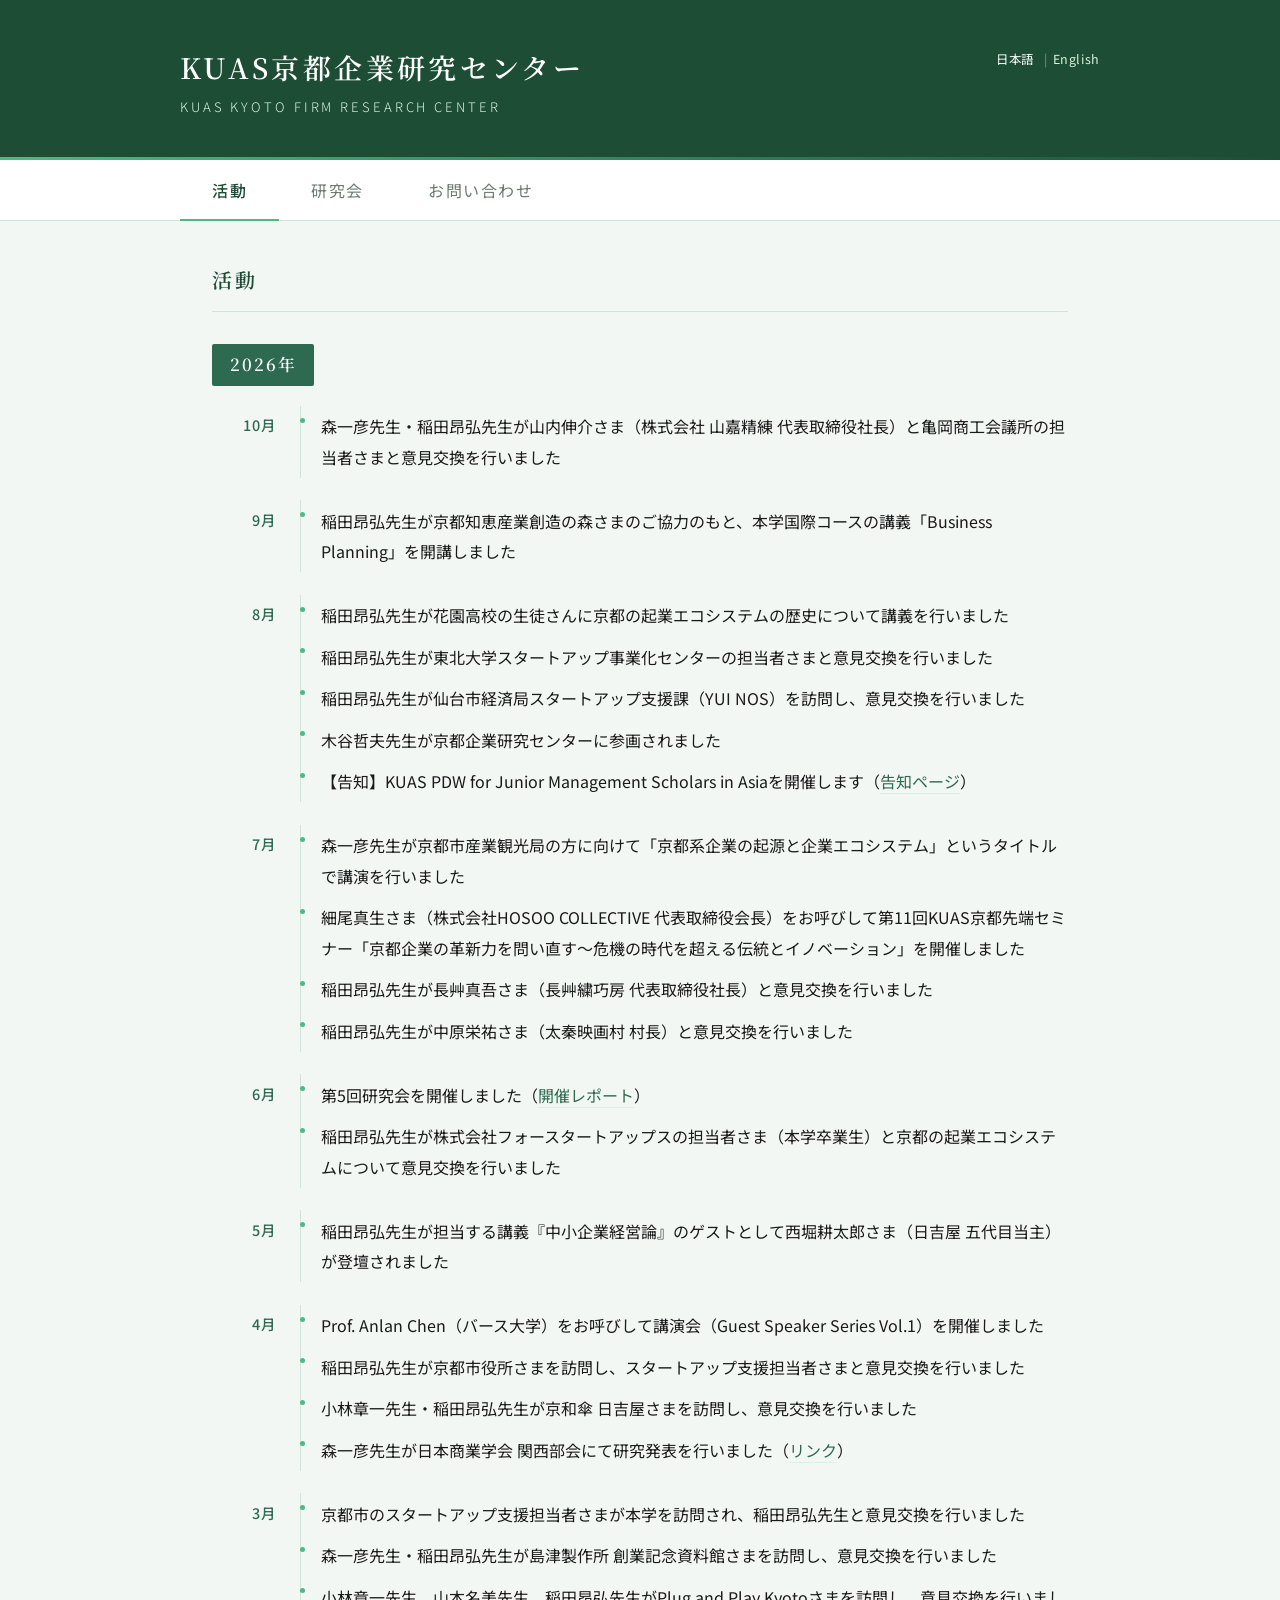
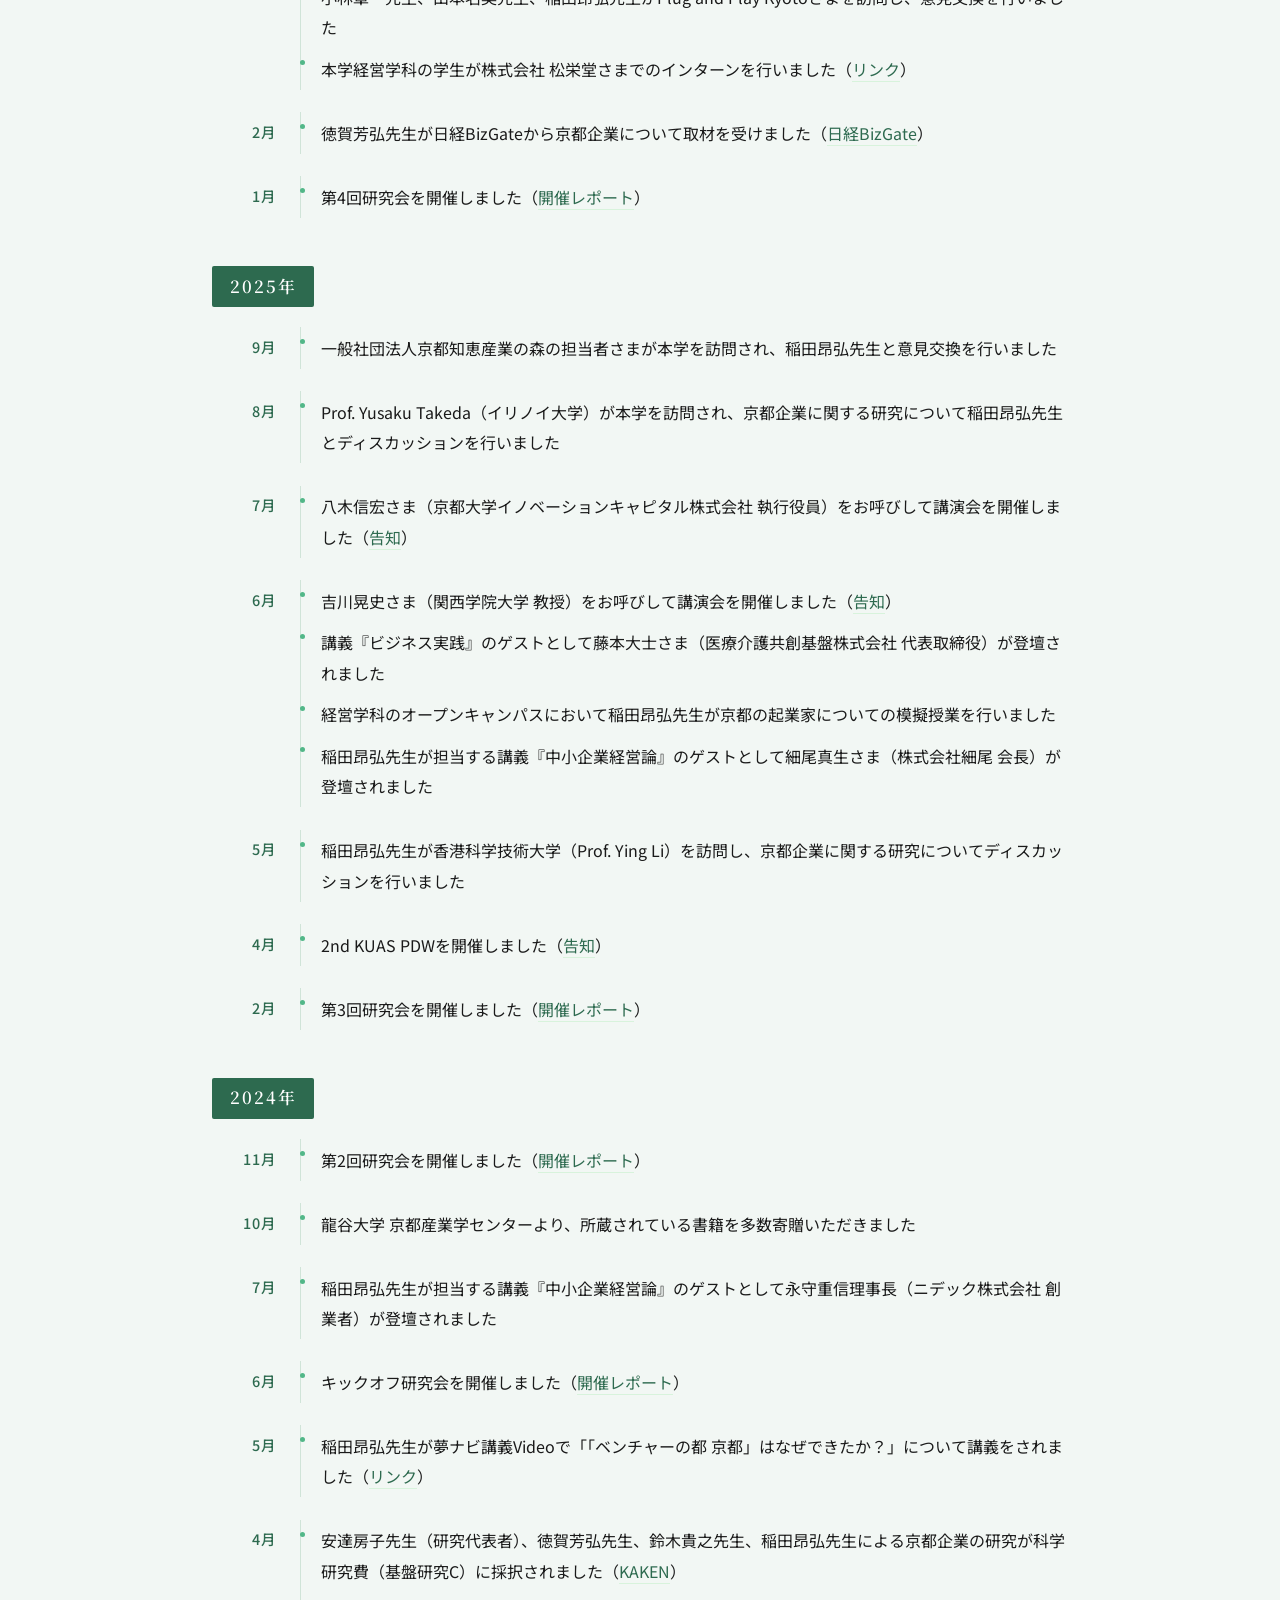
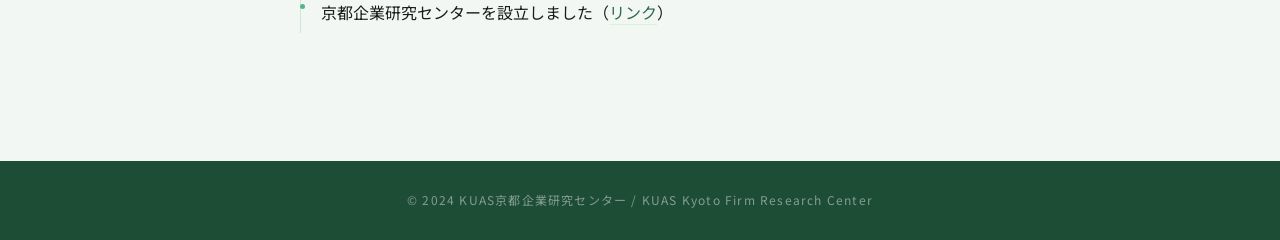
==== commit 5b7820e4: "お問い合わせタブを追加（日本語版・英語版） Co-Authored-By: Claude Sonnet 5.5 <noreply@anthropic.com>" ====
--- a/index.html
+++ b/index.html
@@ -21,6 +21,7 @@
   <nav class="tab-nav">
     <button class="tab-btn active" data-tab="activities">活動</button>
     <button class="tab-btn" data-tab="seminars">研究会</button>
+    <button class="tab-btn" data-tab="contact">お問い合わせ</button>
   </nav>
 
   <main>
@@ -229,6 +230,12 @@
         <!-- 研究会一覧はseminars/index.jsonから動的に読み込まれます -->
       </div>
     </section>
+    <!-- お問い合わせタブ -->
+    <section id="contact" class="tab-content">
+      <h2>お問い合わせ</h2>
+      <p class="seminars-intro">京都企業研究センターに関するお問い合わせは、下記までご連絡ください。</p>
+      <p>京都先端科学大学 経営学科 稲田昂弘<br>inada.takahiro [atto] kuas.ac.jp</p>
+    </section>
   </main>
 
   <footer>
